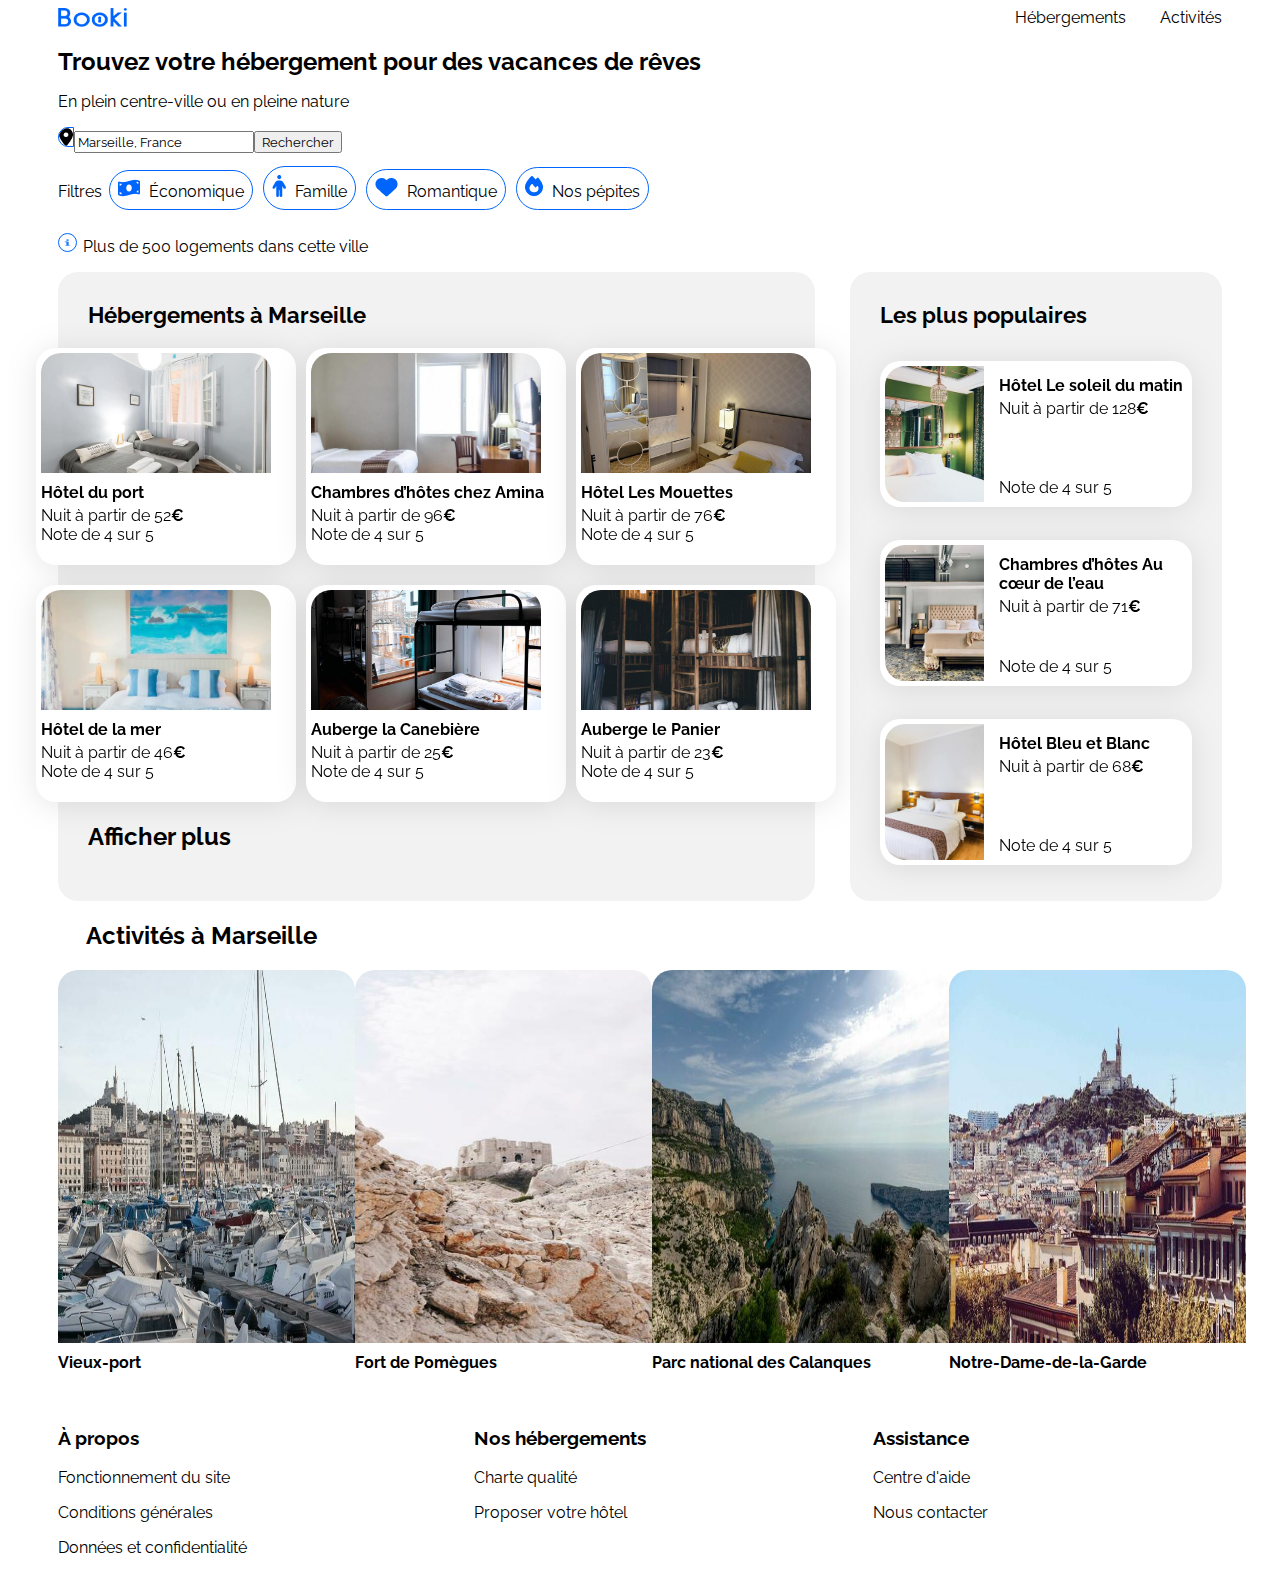
==== projet BOOKI/index.html @ a5dcb305 "ajout de dossier" ====
<!DOCTYPE html>
<html lang="fr">
  <head>
    <meta charset="UTF-8" />
    <meta name="viewport" content="width=device-width, initial-scale=1.0" />
    <title>Booki</title>
    <link rel="preconnect" href="https://fonts.googleapis.com" />
    <link rel="preconnect" href="https://fonts.gstatic.com" crossorigin />
    <link
      href="https://fonts.googleapis.com/css2?family=Raleway:wght@400;500;700&display=swap"
      rel="stylesheet"
    />
    <link
      rel="stylesheet"
      href="https://cdnjs.cloudflare.com/ajax/libs/font-awesome/6.2.1/css/all.min.css"
      integrity="sha512-MV7K8+y+gLIBoVD59lQIYicR65iaqukzvf/nwasF0nqhPay5w/9lJmVM2hMDcnK1OnMGCdVK+iQrJ7lzPJQd1w=="
      crossorigin="anonymous"
      referrerpolicy="no-referrer"
    />
    <link rel="stylesheet" href="./css/style.css" />
  </head>

  <body>
    <div class="main-container">
      <header>
        <div class="nav">
          <img
            src="images/logo/Booki.png"
            alt="Logo Booki"
            width="69"
            height="19"
          />

          <div class="link">
            <a href="">Hébergements</a>
            <a href="">Activités</a>
          </div>
        </div>
      </header>

      <main>
        <div class="introduction">
          <h2 class="intro-subtitle1">
            Trouvez votre hébergement pour des vacances de rêves
          </h2>
          <p class="intro-subtitle2">
            En plein centre-ville ou en pleine nature
          </p>
        </div>

        <form action="" class="recherche">
          <img
            src="images/signe/Vector.png"
            alt="localisation"
            class="location"
          />
          <input type="text" value="Marseille, France" />
          <button>Rechercher</button>
        </form>

        <div class="section-filtre">
          <p>Filtres</p>
          <div class="filtre-critere">
            <img src="images/signe/money.png" alt="economique" />
            <a href="#">Économique</a>
          </div>

          <div class="filtre-critere">
            <img src="images/signe/famille.png" alt="famille" />
            <a href="#">Famille</a>
          </div>

          <div class="filtre-critere">
            <img src="images/signe/star.png" alt="star" />
            <a href="#">Romantique</a>
          </div>

          <div class="filtre-critere">
            <img src="images/signe/fire.png" alt="fire" />
            <a href="#">Nos pépites</a>
          </div>
        </div>

        <p class="subtitle">
          <img src="images/signe/info.png" alt="info" />Plus de 500 logements
          dans cette ville
        </p>

        <div class="hebergements-and-populaires">
          <section class="hebergements">
            <div class="hebergements-title">
              <h2 class="section-title">Hébergements à Marseille</h2>
            </div>

            <div class="hebergements-cards">
              <div class="hebergements-cards-section">
                <a href="#">
                  <article class="card">
                    <img
                      src="./images/hebergements/fred-kleber.jpg"
                      alt="Image de la chambre d'hôtel du port"
                    />
                    <div class="card-content">
                      <div class="card-txt">
                        <h3 class="card-title">Hôtel du port</h3>
                        <p class="card-subtitle">
                          Nuit à partir de 52<span class="euro">€</span>
                        </p>
                      </div>

                      <div class="card-rating">
                        <i
                          class="fa-xs fa-solid fa-star"
                          aria-hidden="true"
                        ></i>
                        <i
                          class="fa-xs fa-solid fa-star"
                          aria-hidden="true"
                        ></i>
                        <i
                          class="fa-xs fa-solid fa-star"
                          aria-hidden="true"
                        ></i>
                        <i
                          class="fa-xs fa-solid fa-star"
                          aria-hidden="true"
                        ></i>
                        <i
                          class="fa-xs fa-solid fa-star neutral-star"
                          aria-hidden="true"
                        ></i>
                        <span class="sr-only">Note de 4 sur 5</span>
                      </div>
                    </div>
                  </article>
                </a>

                <a href="#">
                  <article class="card">
                    <img
                      src="./images/hebergements/febrian-zakaria.jpg"
                      alt="Image de la chambre d'hôtel chez Amina"
                    />
                    <div class="card-content">
                      <div class="card-txt">
                        <h3 class="card-title">Chambres d’hôtes chez Amina</h3>
                        <p class="card-subtitle">
                          Nuit à partir de 96<span class="euro">€</span>
                        </p>
                      </div>
                      <div class="card-rating">
                        <i
                          class="fa-xs fa-solid fa-star"
                          aria-hidden="true"
                        ></i>
                        <i
                          class="fa-xs fa-solid fa-star"
                          aria-hidden="true"
                        ></i>
                        <i
                          class="fa-xs fa-solid fa-star"
                          aria-hidden="true"
                        ></i>
                        <i
                          class="fa-xs fa-solid fa-star"
                          aria-hidden="true"
                        ></i>
                        <i
                          class="fa-xs fa-solid fa-star neutral-star"
                          aria-hidden="true"
                        ></i>
                        <span class="sr-only">Note de 4 sur 5</span>
                      </div>
                    </div>
                  </article>
                </a>

                <a href="#">
                  <article class="card">
                    <img
                      src="./images/hebergements/reisetopia.jpg"
                      alt="Image de la chambre d'hôtel les Mouettes"
                    />
                    <div class="card-content">
                      <div class="card-txt">
                        <h3 class="card-title">Hôtel Les Mouettes</h3>
                        <p class="card-subtitle">
                          Nuit à partir de 76<span class="euro">€</span>
                        </p>
                      </div>
                      <div class="card-rating">
                        <i
                          class="fa-xs fa-solid fa-star"
                          aria-hidden="true"
                        ></i>
                        <i
                          class="fa-xs fa-solid fa-star"
                          aria-hidden="true"
                        ></i>
                        <i
                          class="fa-xs fa-solid fa-star"
                          aria-hidden="true"
                        ></i>
                        <i
                          class="fa-xs fa-solid fa-star"
                          aria-hidden="true"
                        ></i>
                        <i
                          class="fa-xs fa-solid fa-star neutral-star"
                          aria-hidden="true"
                        ></i>
                        <span class="sr-only">Note de 4 sur 5</span>
                      </div>
                    </div>
                  </article>
                </a>
              </div>
              <div class="hebergements-cards-section">
                <a href="#">
                  <article class="card">
                    <img
                      src="./images/hebergements/annie-spratt.jpg"
                      alt="Image de la chambre d'hôtel de la mer"
                    />
                    <div class="card-content">
                      <div class="card-txt">
                        <h3 class="card-title">Hôtel de la mer</h3>
                        <p class="card-subtitle">
                          Nuit à partir de 46<span class="euro">€</span>
                        </p>
                      </div>
                      <div class="card-rating">
                        <i
                          class="fa-xs fa-solid fa-star"
                          aria-hidden="true"
                        ></i>
                        <i
                          class="fa-xs fa-solid fa-star"
                          aria-hidden="true"
                        ></i>
                        <i
                          class="fa-xs fa-solid fa-star"
                          aria-hidden="true"
                        ></i>
                        <i
                          class="fa-xs fa-solid fa-star"
                          aria-hidden="true"
                        ></i>
                        <i
                          class="fa-xs fa-solid fa-star neutral-star"
                          aria-hidden="true"
                        ></i>
                        <span class="sr-only">Note de 4 sur 5</span>
                      </div>
                    </div>
                  </article>
                </a>

                <a href="#">
                  <article class="card">
                    <img
                      src="./images/hebergements/marcus-loke.jpg"
                      alt="Image de la chambre Auberge la Canebiere"
                    />
                    <div class="card-content">
                      <div class="card-txt">
                        <h3 class="card-title">Auberge la Canebière</h3>
                        <p class="card-subtitle">
                          Nuit à partir de 25<span class="euro">€</span>
                        </p>
                      </div>
                      <div class="card-rating">
                        <i
                          class="fa-xs fa-solid fa-star"
                          aria-hidden="true"
                        ></i>
                        <i
                          class="fa-xs fa-solid fa-star"
                          aria-hidden="true"
                        ></i>
                        <i
                          class="fa-xs fa-solid fa-star"
                          aria-hidden="true"
                        ></i>
                        <i
                          class="fa-xs fa-solid fa-star"
                          aria-hidden="true"
                        ></i>
                        <i
                          class="fa-xs fa-solid fa-star neutral-star"
                          aria-hidden="true"
                        ></i>
                        <span class="sr-only">Note de 4 sur 5</span>
                      </div>
                    </div>
                  </article>
                </a>

                <a href="#">
                  <article class="card">
                    <img
                      src="./images/hebergements/nicate-lee.jpg"
                      alt="Image de la chambre Auberge le panier"
                    />
                    <div class="card-content">
                      <div class="card-txt">
                        <h3 class="card-title">Auberge le Panier</h3>
                        <p class="card-subtitle">
                          Nuit à partir de 23<span class="euro">€</span>
                        </p>
                      </div>
                      <div class="card-rating">
                        <i
                          class="fa-xs fa-solid fa-star"
                          aria-hidden="true"
                        ></i>
                        <i
                          class="fa-xs fa-solid fa-star"
                          aria-hidden="true"
                        ></i>
                        <i
                          class="fa-xs fa-solid fa-star"
                          aria-hidden="true"
                        ></i>
                        <i
                          class="fa-xs fa-solid fa-star"
                          aria-hidden="true"
                        ></i>
                        <i
                          class="fa-xs fa-solid fa-star neutral-star"
                          aria-hidden="true"
                        ></i>
                        <span class="sr-only">Note de 4 sur 5</span>
                      </div>
                    </div>
                  </article>
                </a>
              </div>
            </div>
            <div class="plus">
              <a href="#"> <h2>Afficher plus</h2> </a>
            </div>
          </section>

          <section class="populaires">
            <div class="populaires-title">
              <h2 class="section-title">Les plus populaires</h2>
              <i class="fa-solid fa-chart-line" aria-hidden="true"></i>
            </div>

            <div class="populaires-cards">
              <a href="#">
                <article class="card">
                  <img
                    src="./images/hebergements/emile-guillemot.jpg"
                    alt="Image de la chambre d'hôtel montrant un lit"
                  />
                  <div class="card-content">
                    <div class="card-txt">
                      <h3 class="card-title">Hôtel Le soleil du matin</h3>
                      <p class="card-subtitle">
                        Nuit à partir de 128<span class="euro">€</span>
                      </p>
                    </div>

                    <div class="card-rating">
                      <i class="fa-xs fa-solid fa-star" aria-hidden="true"></i>
                      <i class="fa-xs fa-solid fa-star" aria-hidden="true"></i>
                      <i class="fa-xs fa-solid fa-star" aria-hidden="true"></i>
                      <i class="fa-xs fa-solid fa-star" aria-hidden="true"></i>
                      <i
                        class="fa-xs fa-solid fa-star neutral-star"
                        aria-hidden="true"
                      ></i>
                      <span class="sr-only">Note de 4 sur 5</span>
                    </div>
                  </div>
                </article>
              </a>

              <a href="#">
                <article class="card">
                  <img
                    src="./images/hebergements/aw-creative.jpg"
                    alt="Image de la chambre d'hôtel montrant un lit"
                  />
                  <div class="card-content">
                    <div class="card-txt">
                      <h3 class="card-title">
                        Chambres d’hôtes Au cœur de l’eau
                      </h3>
                      <p class="card-subtitle">
                        Nuit à partir de 71<span class="euro">€</span>
                      </p>
                    </div>
                    <div class="card-rating">
                      <i class="fa-xs fa-solid fa-star" aria-hidden="true"></i>
                      <i class="fa-xs fa-solid fa-star" aria-hidden="true"></i>
                      <i class="fa-xs fa-solid fa-star" aria-hidden="true"></i>
                      <i class="fa-xs fa-solid fa-star" aria-hidden="true"></i>
                      <i
                        class="fa-xs fa-solid fa-star neutral-star"
                        aria-hidden="true"
                      ></i>
                      <span class="sr-only">Note de 4 sur 5</span>
                    </div>
                  </div>
                </article>
              </a>

              <a href="#">
                <article class="card">
                  <img
                    src="./images/hebergements/febrian-zakaria2.jpg"
                    alt="Image de la chambre d'hôtel montrant un lit"
                  />
                  <div class="card-content">
                    <div class="card-txt">
                      <h3 class="card-title">Hôtel Bleu et Blanc</h3>
                      <p class="card-subtitle">
                        Nuit à partir de 68<span class="euro">€</span>
                      </p>
                    </div>
                    <div class="card-rating">
                      <i class="fa-xs fa-solid fa-star" aria-hidden="true"></i>
                      <i class="fa-xs fa-solid fa-star" aria-hidden="true"></i>
                      <i class="fa-xs fa-solid fa-star" aria-hidden="true"></i>
                      <i class="fa-xs fa-solid fa-star" aria-hidden="true"></i>
                      <i
                        class="fa-xs fa-solid fa-star neutral-star"
                        aria-hidden="true"
                      ></i>
                      <span class="sr-only">Note de 4 sur 5</span>
                    </div>
                  </div>
                </article>
              </a>
            </div>
          </section>
        </div>
        <div class="activites">
          <div class="activites-title">
            <h2>Activités à Marseille</h2>
          </div>
          <div class="section-activites">
            <a href="#">
              <article class="card-activite">
                <img
                  src="./images/activites/reno-laithienne.jpg"
                  alt="Image du vieux port"
                />

                <div class="card-content">
                  <h3 class="card-title">Vieux-port</h3>
                </div>
              </article>
            </a>

            <a href="#">
              <article class="card-activite">
                <img
                  src="./images/activites/paul-hermann.jpg"
                  alt="Image de la fort de Pomègues"
                />
                <div class="card-content">
                  <h3 class="card-title">Fort de Pomègues</h3>
                </div>
              </article>
            </a>

            <a href="#">
              <article class="card-activite">
                <img
                  src="./images/activites/kilyan-sockalingum.jpg"
                  alt="Image du parc national"
                />
                <div class="card-content">
                  <h3 class="card-title">Parc national des Calanques</h3>
                </div>
              </article>
            </a>

            <a href="#">
              <article class="card-activite">
                <img
                  src="./images/activites/florian-wehde.jpg"
                  alt="Image de notre-dame"
                />
                <div class="card-content">
                  <h3 class="card-title">Notre-Dame-de-la-Garde</h3>
                </div>
              </article>
            </a>
          </div>
        </div>
      </main>
      <footer>
        <div class="epilogue">
          <div class="a-propos">
            <h3>À propos</h3>
            <p>Fonctionnement du site</p>
            <p>Conditions générales</p>
            <p>Données et confidentialité</p>
          </div>
          <div class="nos-hebergements">
            <h3>Nos hébergements</h3>
            <p>Charte qualité</p>
            <p>Proposer votre hôtel</p>
            <p class="vide">haha</p>
          </div>
          <div class="assistance">
            <h3>Assistance</h3>
            <p>Centre d'aide</p>
            <p>Nous contacter</p>
            <p class="vide">haha</p>
          </div>
        </div>
      </footer>
    </div>
  </body>
</html>
---- projet BOOKI/css/style.css ----
/****** General ***********/
* {
    font-family: 'Raleway', sans-serif;
}

.nav{
    display: flex;
  flex-direction: row;
  align-items: center;
  justify-content: space-between;
}

header a{
    margin-left: 30px;
}

.intro-subtitle1{
    margin-top: 20px;
    margin-bottom: 5px;
}

form {
    display: inline-block;
    font-size: 0;
    margin-bottom: 10px;
   
}

form button{
    margin-left: 0px;
}

.location{  
    border: 1px solid #0065FC;
    border-radius: 15px 0px 0px 15px;
    
}
.section-filtre p{
    display: inline-block;
}

.filtre-critere{
    display: inline-block;
}

.filtre-critere{
    border-radius: 90px 90px 90px 90px;
    border: 1px solid #0065FC;
    padding: 8px;
    margin: 3px;
    text-align: center;
}

.filtre-critere img{
    margin-right: 5px;
}

.subtitle img{
    border-radius: 50%;
    border: 1px solid #0065FC;
    height: 7px;
    width: 7px;
    padding: 5px;
    margin-right: 6px;
}


:root {
    --main-color: #0065FC;
    --main-bg-color: #F2F2F2;
    --filter-bg-color: #DEEBFF;
}

.fa-solid {
    color: var(--main-color);
}

body {
    display: flex;
    justify-content: center;
}

.main-container {
    width: 100%;
    max-width: 1440px;
    padding: 0 50px;
    box-sizing: border-box;
}

a {
    color: inherit;
    text-decoration: none;
}

.section-title {
    margin: 0;
    font-size: 22px;
}

.card {
    background-color: white;
    border-radius: 20px;
    padding: 5px;
    filter: drop-shadow(0px 3px 15px rgba(0, 0, 0, 0.1));
}

.card img {
    object-fit: cover;
}

.card-title {
    font-size: 16px;
}

.euro {
    font-weight: 700;
}

.neutral-star {
    color: var(--main-bg-color)
}

/****** Hebergements And Populaires ***********/
.hebergements-and-populaires {
    display: flex;
    justify-content: space-between;
}

.hebergements-and-populaires section {
    background-color: var(--main-bg-color);
    border-radius: 20px;
    padding: 30px;
    box-sizing: border-box;
}

/****** Hebergements ***********/
.hebergements {
    width: 65%;
}

.hebergements-title {
    display: flex;
    justify-content: space-between;
    align-items: center;
    
}

.hebergements-cards .card {
    display: flex;
    width: 250px;
    height: 207px;
    flex-direction: column; 
    
}

.hebergements-cards-section {
    margin-top: 20px;
}

.hebergements-cards img {
    height: 58%; 
    width: 230px;
    border-top-left-radius: 20px;
    border-top-right-radius: 20px;
}
.hebergements-cards .hebergements-cards-section{
  display: flex;
  flex-direction: row;
  gap: 10px;
  justify-content: center;

  

}
.hebergements-cards-section a{
    display: inline-block;
    
}

.hebergement-cards .card-content {
    height: 42%;
    padding-left: 15px;
    display: flex;
    flex-direction: column;
    justify-content: space-between;
    box-sizing: border-box;
}

.hebergements-cards .card-title {
    margin-top: 10px;
    margin-bottom: 4px;
}

.hebergements-cards .card-subtitle {
    margin: 0;
}

.hebergements-cards .card-rating {
    margin-bottom: 4px;
}


/****** Populaires ***********/
.populaires {
    width: 32%;
}

.populaires-title {
    display: flex;
    justify-content: space-between;
    align-items: center;
}

.populaires-cards .card {
    display: flex;
    margin-top: 33px;
}

.populaires-cards img {
    width: 33%; 
    height: 136px; 
    border-top-left-radius: 20px;
    border-bottom-left-radius: 20px;
}

.populaires-cards .card-content {
    width: 67%;
    padding-left: 15px;
    display: flex;
    flex-direction: column;
    justify-content: space-between;
    box-sizing: border-box;
}

.populaires-cards .card-title {
    margin-top: 10px;
    margin-bottom: 4px;
}

.populaires-cards .card-subtitle {
    margin: 0;
}

.populaires-cards .card-rating {
    margin-bottom: 5px;
}


.plus{
    display: flex;
    justify-content: flex-start;
    
}

/* code correspondant à la section des activites */
.activites {
    width: 98%;
}
.activites-title h2{
    display: flex;
    justify-content: space-between;
    align-items: center;
    padding-left: 28px;
}

.section-activites{

  display: flex;
  flex-direction: row;
  justify-content: space-between;
  
}

.card-activite{
    display: flex;
    flex-direction: column;
    
    
    height: 439px;
    width: 297px;

}
.section-activites a{
    width: 30%;;
    
}

.card-activite img{
    height: 85%;
    width: 297px; ; 
    border-top-left-radius: 20px;
    border-top-right-radius: 20px;
}
.card-activite .card-content{
    height: 15%;

}
.card-activite h3{
    margin-top: 10px;
    margin-bottom: 4px;

}

/* Code correspondant à A propos*/
.epilogue div{
    display: inline-block;
}

.epilogue .vide{
    color: white;
}

.epilogue .nos-hebergements{
    margin-left: 223px;
}
.epilogue .assistance{
    margin-left: 223px;
}

/* Le code ci-dessous correspond à la version responsive uniquement */

/****** Media queries ***********/
/* Medium devices (tablets, less/equal than 1024px) */
@media (max-width: 1024px) {
    .hebergements-and-populaires {
        flex-direction: column;
    }

    .hebergements {
        width: 100%;
    }
    /*
    .hebergements-cards .card {
        
        width: 200px;
        height: 207px;      
    }
    .hebergements-cards img{
        width: 200px; 
    }; */

    .populaires {
        width: 100%;
        margin-top: 50px;
    }

    .populaires-cards {
        display: flex;
        flex-direction: row;
        justify-content: space-between;
    }

    .populaires-cards a {
        width: 30%;
    }

    .populaires-cards .card-title {
        font-size: 14px;
    }

    .populaires-cards .card-subtitle {
        font-size: 13px;
    }
}

/* Small devices (phones, less than 768px) */
@media (max-width: 767.98px) {
    /* ... */
}
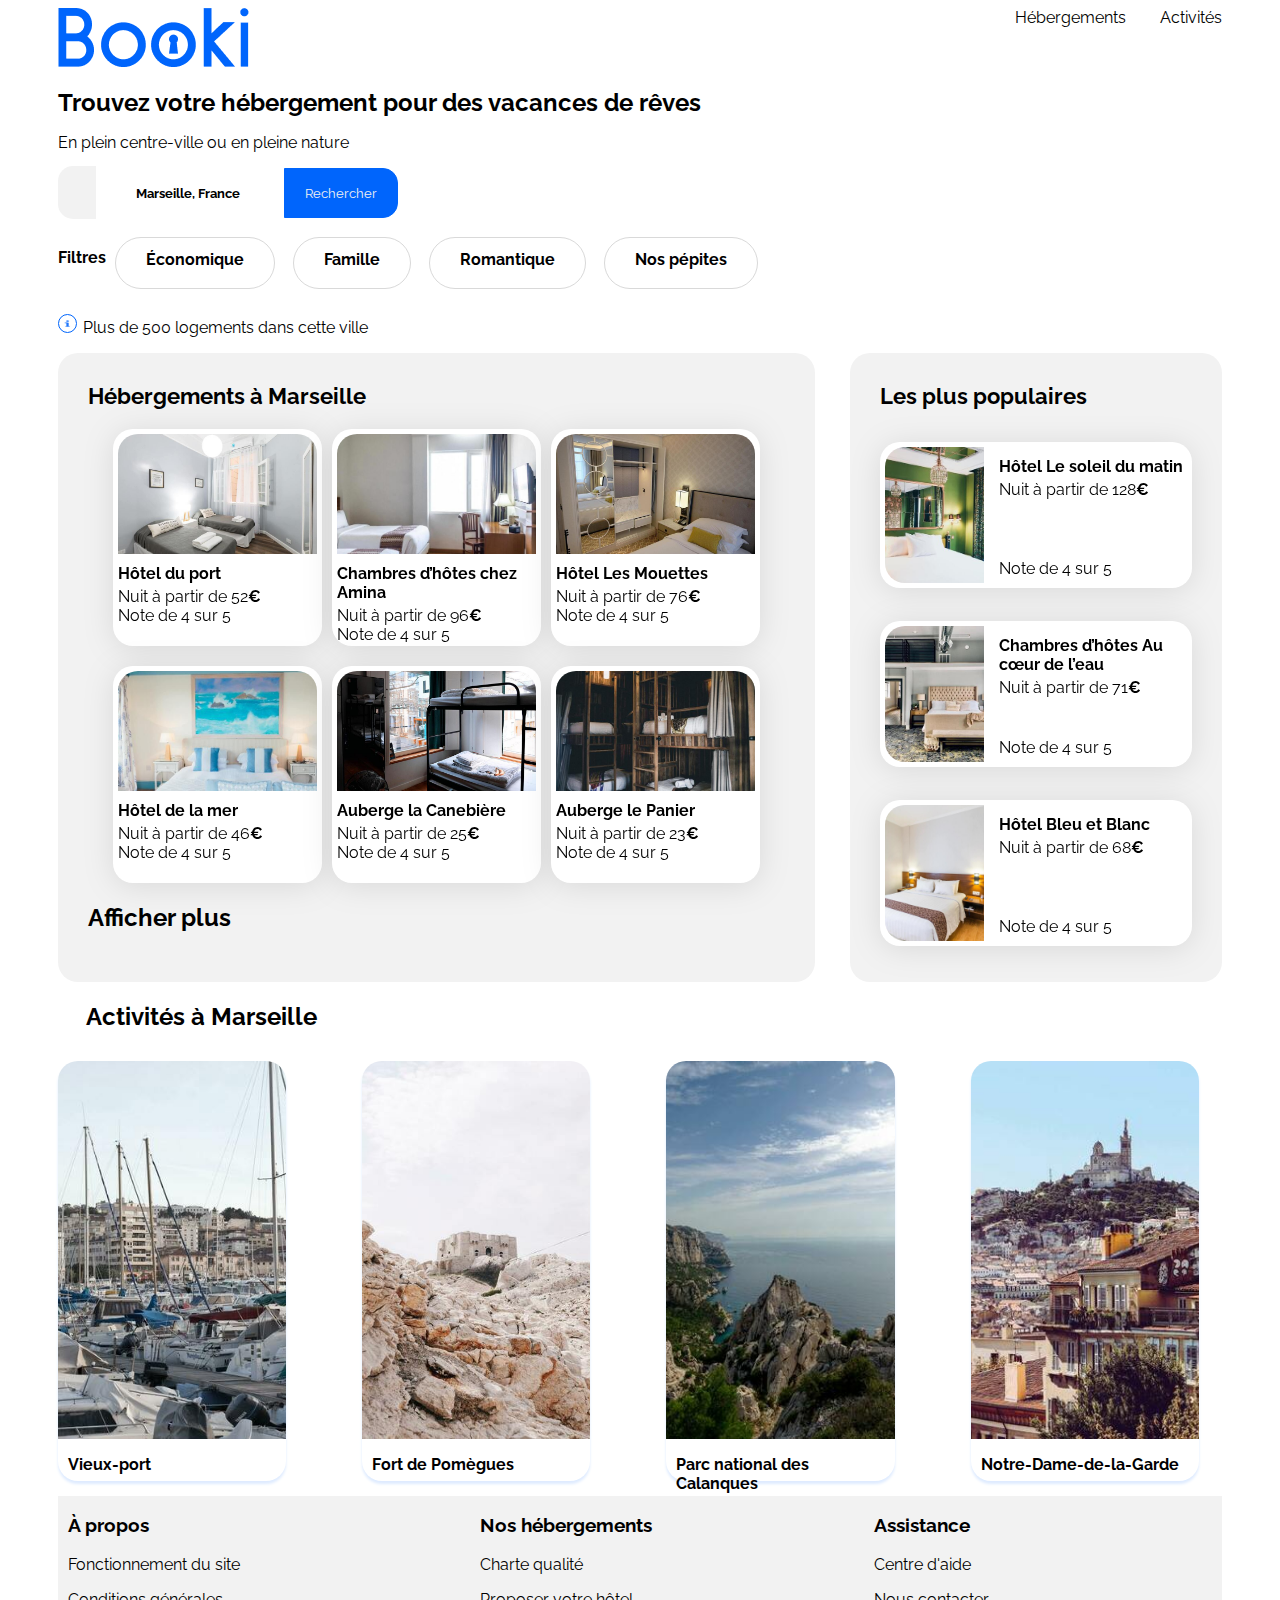
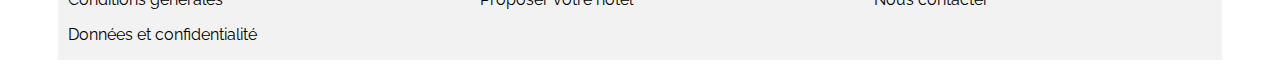
==== commit 14de0608: "add changes" ====
--- a/projet BOOKI/index.html
+++ b/projet BOOKI/index.html
@@ -10,6 +10,7 @@
       href="https://fonts.googleapis.com/css2?family=Raleway:wght@400;500;700&display=swap"
       rel="stylesheet"
     />
+
     <link
       rel="stylesheet"
       href="https://cdnjs.cloudflare.com/ajax/libs/font-awesome/6.2.1/css/all.min.css"
@@ -24,70 +25,76 @@
     <div class="main-container">
       <header>
         <div class="nav">
-          <img
-            src="images/logo/Booki.png"
-            alt="Logo Booki"
-            width="69"
-            height="19"
-          />
+          <img src="images/logo/Booki.png" alt="Logo Booki" />
 
           <div class="link">
-            <a href="">Hébergements</a>
-            <a href="">Activités</a>
+            <a href="#hebergements">Hébergements</a>
+            <a href="#activites">Activités</a>
           </div>
         </div>
       </header>
 
       <main>
-        <div class="introduction">
-          <h2 class="intro-subtitle1">
-            Trouvez votre hébergement pour des vacances de rêves
-          </h2>
-          <p class="intro-subtitle2">
-            En plein centre-ville ou en pleine nature
+        <div class="prologue">
+          <div class="introduction">
+            <h2 class="intro-subtitle1">
+              Trouvez votre hébergement pour des vacances de rêves
+            </h2>
+            <p class="intro-subtitle2">
+              En plein centre-ville ou en pleine nature
+            </p>
+          </div>
+          <div class="barre-recherche">
+            <span id="location-icon" class="location-icon">
+              <i class="fa-solid fa-location-dot"></i>
+            </span>
+
+            <form action="" class="recherche">
+              <input type="text" value="Marseille, France" class="ville" />
+
+              <button class="button-rechercher">Rechercher</button>
+
+              <button class="loupe">
+                <i class="fa-solid fa-magnifying-glass"></i>
+              </button>
+            </form>
+          </div>
+
+          <div class="section-critere">
+            <span>Filtres</span>
+            <div class="deux-criteres">
+              <div class="filtre-critere">
+                <i class="fa-solid fa-money-bill"></i>
+                <a href="#">Économique</a>
+              </div>
+
+              <div class="filtre-critere">
+                <i class="fa-solid fa-person"></i>
+                <a href="#">Famille</a>
+              </div>
+            </div>
+
+            <div class="deux-criteres">
+              <div class="filtre-critere">
+                <i class="fa-solid fa-heart"></i>
+                <a href="#">Romantique</a>
+              </div>
+
+              <div class="filtre-critere">
+                <i class="fa-solid fa-fire"></i>
+                <a href="#">Nos pépites</a>
+              </div>
+            </div>
+          </div>
+
+          <p class="subtitle">
+            <img src="images/signe/info.png" alt="info" />Plus de 500 logements
+            dans cette ville
           </p>
         </div>
 
-        <form action="" class="recherche">
-          <img
-            src="images/signe/Vector.png"
-            alt="localisation"
-            class="location"
-          />
-          <input type="text" value="Marseille, France" />
-          <button>Rechercher</button>
-        </form>
-
-        <div class="section-filtre">
-          <p>Filtres</p>
-          <div class="filtre-critere">
-            <img src="images/signe/money.png" alt="economique" />
-            <a href="#">Économique</a>
-          </div>
-
-          <div class="filtre-critere">
-            <img src="images/signe/famille.png" alt="famille" />
-            <a href="#">Famille</a>
-          </div>
-
-          <div class="filtre-critere">
-            <img src="images/signe/star.png" alt="star" />
-            <a href="#">Romantique</a>
-          </div>
-
-          <div class="filtre-critere">
-            <img src="images/signe/fire.png" alt="fire" />
-            <a href="#">Nos pépites</a>
-          </div>
-        </div>
-
-        <p class="subtitle">
-          <img src="images/signe/info.png" alt="info" />Plus de 500 logements
-          dans cette ville
-        </p>
-
         <div class="hebergements-and-populaires">
-          <section class="hebergements">
+          <section class="hebergements" id="hebergements">
             <div class="hebergements-title">
               <h2 class="section-title">Hébergements à Marseille</h2>
             </div>
@@ -438,7 +445,8 @@
             </div>
           </section>
         </div>
-        <div class="activites">
+
+        <div class="activites" id="activites">
           <div class="activites-title">
             <h2>Activités à Marseille</h2>
           </div>
@@ -494,6 +502,7 @@
           </div>
         </div>
       </main>
+
       <footer>
         <div class="epilogue">
           <div class="a-propos">
@@ -506,13 +515,13 @@
             <h3>Nos hébergements</h3>
             <p>Charte qualité</p>
             <p>Proposer votre hôtel</p>
-            <p class="vide">haha</p>
+            <p class="vide">vide</p>
           </div>
           <div class="assistance">
             <h3>Assistance</h3>
             <p>Centre d'aide</p>
             <p>Nous contacter</p>
-            <p class="vide">haha</p>
+            <p class="vide">vide</p>
           </div>
         </div>
       </footer>
--- a/projet BOOKI/css/style.css
+++ b/projet BOOKI/css/style.css
@@ -6,54 +6,107 @@
 .nav{
     display: flex;
   flex-direction: row;
-  align-items: center;
+  
   justify-content: space-between;
 }
 
 header a{
+    
     margin-left: 30px;
+    padding-top: 7px;
+}
+
+.link :hover{
+    color: #0065FC;
+    border-top: 1px solid #0065FC; 
 }
 
 .intro-subtitle1{
-    margin-top: 20px;
+   
     margin-bottom: 5px;
 }
 
 form {
     display: inline-block;
-    font-size: 0;
     margin-bottom: 10px;
    
 }
 
-form button{
-    margin-left: 0px;
-}
-
-.location{  
-    border: 1px solid #0065FC;
-    border-radius: 15px 0px 0px 15px;
-    
-}
-.section-filtre p{
-    display: inline-block;
-}
-
+form input{
+    font-weight: bold; 
+    text-align: center;
+}
+
+.ville{
+    height: 46px;
+    
+    border:1px #F2F2F2;
+    font-weight: bold;
+    width: 180px;
+    
+}
+form .button-rechercher{
+    height: 50px;
+    padding: 0px 20px;
+    background-color:var(--main-color);
+    color: #F2F2F2;
+    border-radius: 0 15px 15px 0; 
+    border: 1px solid var(--main-color);
+}
+
+form .loupe{
+    display: none;
+}
+
+
+.location-icon{   
+    padding: 17px 19px;
+    background-color: var(--main-bg-color);
+    border-radius: 15px  0 0 15px;
+}
+
+.location-icon i{
+    height: 40px;
+    color: black 
+}
+
+.section-critere{
+    display: flex;
+    justify-content: flex-start;
+    flex-direction: row;
+    flex-wrap: nowrap;
+    
+    
+}
+.section-critere span{
+    font-weight: bold; 
+    padding-top: 20px;
+}
+.deux-criteres{
+    display: flex;
+
+}
 .filtre-critere{
-    display: inline-block;
+    margin: 9px;
+    padding: 12px 30px 0px 30px; 
+    height: 38px;
+    
+}
+.filtre-critere a{
+    font-weight: bold;
+    
+}
+.deux-criteres :hover{
+    background-color: #ADD8E6; 
 }
 
 .filtre-critere{
     border-radius: 90px 90px 90px 90px;
-    border: 1px solid #0065FC;
-    padding: 8px;
-    margin: 3px;
+    border: 1px solid #d9d9d9;
+    
     text-align: center;
 }
 
-.filtre-critere img{
-    margin-right: 5px;
-}
 
 .subtitle img{
     border-radius: 50%;
@@ -78,6 +131,7 @@
 body {
     display: flex;
     justify-content: center;
+    max-width: 1440px; 
 }
 
 .main-container {
@@ -107,6 +161,9 @@
 .card img {
     object-fit: cover;
 }
+.card-activite img{
+    object-fit: cover;
+}
 
 .card-title {
     font-size: 16px;
@@ -147,11 +204,13 @@
 
 .hebergements-cards .card {
     display: flex;
-    width: 250px;
     height: 207px;
     flex-direction: column; 
     
 }
+.hebergements-cards-section a{
+    width: 30%;
+}
 
 .hebergements-cards-section {
     margin-top: 20px;
@@ -159,7 +218,7 @@
 
 .hebergements-cards img {
     height: 58%; 
-    width: 230px;
+    
     border-top-left-radius: 20px;
     border-top-right-radius: 20px;
 }
@@ -255,6 +314,7 @@
 /* code correspondant à la section des activites */
 .activites {
     width: 98%;
+    margin-bottom: 15px;
 }
 .activites-title h2{
     display: flex;
@@ -274,47 +334,59 @@
 .card-activite{
     display: flex;
     flex-direction: column;
-    
-    
-    height: 439px;
-    width: 297px;
+    height: 420px;
+    border-radius: 20px;
+    box-shadow: 0px 3px 3px #DEEBFF; 
+    margin-top: 10px;
+    box-sizing: border-box;
+    
 
 }
 .section-activites a{
-    width: 30%;;
+    width: 20%;;
     
 }
 
 .card-activite img{
-    height: 85%;
-    width: 297px; ; 
+    height: 90%;
+    
     border-top-left-radius: 20px;
     border-top-right-radius: 20px;
 }
 .card-activite .card-content{
-    height: 15%;
-
-}
+    height: 10%;
+    box-sizing: border-box;
+    
+}
+
 .card-activite h3{
-    margin-top: 10px;
-    margin-bottom: 4px;
+    
+    margin-bottom: 10px;
+    padding-left: 10px;
+    display: flex;
+    flex-wrap: wrap;
 
 }
 
 /* Code correspondant à A propos*/
-.epilogue div{
-    display: inline-block;
+.epilogue {
+    background-color: #F2F2F2;
+    display: flex;
+    flex-direction: row;
+    justify-content: space-between;
+
 }
 
 .epilogue .vide{
-    color: white;
-}
-
-.epilogue .nos-hebergements{
-    margin-left: 223px;
-}
+    color: #F2F2F2;
+}
+
+.epilogue .a-propos{
+    padding-left: 10px;
+}
+
 .epilogue .assistance{
-    margin-left: 223px;
+    margin-right: 20%;
 }
 
 /* Le code ci-dessous correspond à la version responsive uniquement */
@@ -329,15 +401,14 @@
     .hebergements {
         width: 100%;
     }
-    /*
-    .hebergements-cards .card {
-        
-        width: 200px;
-        height: 207px;      
-    }
-    .hebergements-cards img{
-        width: 200px; 
-    }; */
+
+    .hebergements-cards .card-title {
+        font-size: 14px;
+    }
+    
+    .hebergements-cards .card-subtitle {
+        font-size: 13px;
+    }
 
     .populaires {
         width: 100%;
@@ -361,9 +432,297 @@
     .populaires-cards .card-subtitle {
         font-size: 13px;
     }
+
+    .section-activites .card-title {
+        font-size: 13px;
+    }
+
+    .card-activite{
+        
+        height: 270px;
+    
+    }
+    .card-activite img{
+        height: 70%;
+    
+    }
+    .card-activite .card-content{
+        height: 30%;
+        
+        
+    }
 }
 
 /* Small devices (phones, less than 768px) */
-@media (max-width: 767.98px) {
-    /* ... */
+@media (max-width: 767.98px) and (min-width:320px){
+    .main-container {
+        padding: 0%;
+        background-color: white;
+    }
+
+    header, .prologue{
+        background-color:white ;
+    }
+
+    .nav {
+        display: flex;
+        flex-direction: column;
+        align-items: center;
+        
+        
+        width: 100%; 
+
+    }
+    .nav .link{ 
+        margin-top: 10px;
+        width: 100%;
+
+    }
+
+    .nav a{
+        width: 50%;
+        margin: 0%;
+        display: flex;
+        justify-content: center;
+        
+    }
+    .link {
+        display: flex;
+        flex-direction: row;
+        justify-content: center;
+    
+    }       
+    .link :hover{
+        color: #0065FC ;
+        border-bottom: 1px solid #0065FC; 
+        border-top:#DEEBFF;
+    }
+
+    .intro-subtitle1{
+        font-size: 22px;
+        text-align: start;
+        padding-top: 10px;
+    }
+    .intro-subtitle2{
+        font-size: 16px;
+        text-align: start;
+    }
+
+    
+    .barre-recherche{
+        white-space: nowrap;
+        display: flex;
+        flex-direction: row;
+        justify-content: start;
+        margin: auto;
+        gap: 0px;
+    }
+
+    form .button-rechercher{
+        display: none;
+    }
+
+    form .loupe{
+        padding: 15px 15px;
+        background-color: var(--main-color);
+        border-radius: 15px 15px 15px 15px;
+        border: 1px white; 
+        box-shadow: 0px 4px 4px rgba(0, 0, 0, 0.25);
+        display: inline;
+    }
+
+    .loupe i{
+        color: white; 
+    }
+
+    .ville{
+        width: 230px;
+    }
+
+    .location-icon{   
+        padding: 11px 15px 3px 15px;
+        
+          
+        height: 35px; 
+    }
+
+
+    .fa-solid fa-magnifying-glass{
+        height: 5px;
+        
+    }
+    
+   
+
+    .filtre-critere{
+        width: 45%;
+        
+        display: flex;
+        justify-content: center;       
+    } 
+
+    .deux-criteres{
+        width: 100%;
+        display: flex;
+        justify-content: start;
+        
+    }
+
+    .filtre-critere a{
+        font-size: small; 
+        padding-left: 7px;
+    }
+
+
+
+    .section-critere{
+        display: flex;
+        justify-content: start;
+        flex-direction: row;
+        flex-wrap: wrap; 
+         
+        
+    }
+
+    
+
+
+    .hebergements-and-populaires{
+        display: flex;
+        flex-direction: column-reverse;
+        
+    }
+
+    .section-title h2{
+        font-size: 22px;
+        text-align: center;
+    }
+
+    body {
+        width: 100%;
+    }
+    
+
+    .hebergements-and-populaires .hebergements {
+        background-color: white;
+        
+        
+    }
+    .hebergements-and-populaires section {
+        
+        border-radius: 0px;
+    }
+
+
+
+    .populaires {
+        width: 100%;
+        margin-top: 30px;
+       padding-left: 0%;
+       padding-right: 0%;
+    }
+
+    .populaires-cards {
+        display: flex;
+        flex-direction: column;
+        align-items: center;
+        
+    }
+    
+
+    .populaires-cards a {
+        width: 100%;
+    }
+
+    .populaires-cards .card-title {
+        font-size: 14px;
+    }
+
+    .populaires-cards .card-subtitle {
+        font-size: 13px;
+    }
+
+    .hebergements-cards .card {
+        display: flex;
+        width: 100%;
+        height: 207px;
+        flex-direction: column; 
+        
+    } 
+
+    .hebergements-cards-section a{
+        width: 100%;
+    }
+    
+    
+    .hebergements-cards img {
+        
+        width: 100%;
+        
+    }
+
+    .hebergements-cards .hebergements-cards-section{
+      display: flex;
+      flex-direction: column;
+      gap: 10px;
+      justify-content: center;
+    
+    }
+
+    .hebergements-cards{
+        width: 100%;
+    }
+    .hebergements-cards-section a{
+        display: flex;
+        
+    }
+
+    .hebergements-cards .card-title {
+        font-size: 14px;
+    }
+    
+    .hebergements-cards .card-subtitle {
+        font-size: 13px;
+    }
+
+    .section-activites{
+
+        display: flex;
+        flex-direction: column;
+        align-items: center;
+        
+      }
+      
+      .section-activites a{
+          width: 85%;
+
+          
+      }
+      
+      .card-activite img{
+          height: 70%;
+          
+          border-top-left-radius: 20px;
+          border-top-right-radius: 20px;
+      }
+      .card-activite .card-content{
+          height: 25%;
+      
+      }
+
+      .epilogue {
+        background-color: #F2F2F2;
+        display: flex;
+        flex-direction: column;
+        justify-content: flex-start;
+    
+    }
+    .epilogue {
+        padding-left: 28px;
+    }
+    .epilogue .a-propos{
+        padding-left: 0px;
+    }
+
+
 }